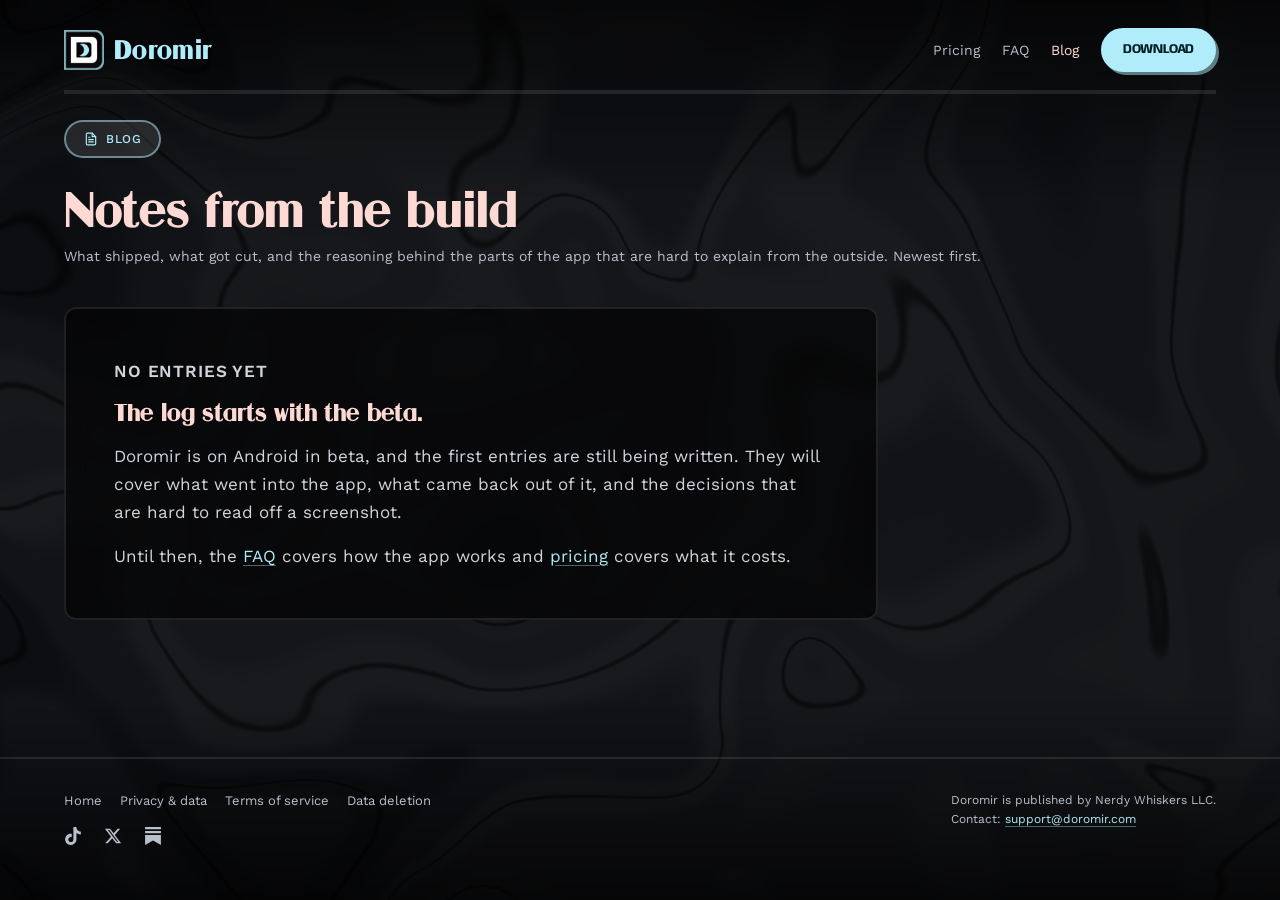
==== blog/index.html @ 11611f0b "Add a blog page, and social links in the footer The blog is one file. Entries stack inside it, newes" ====
<!DOCTYPE html>
<html lang="en">
<head>
<meta charset="utf-8">
<meta name="viewport" content="width=device-width, initial-scale=1">
<title>Blog — Doromir</title>
<meta name="description" content="Notes from building Doromir: what shipped, what got cut, and the reasoning behind the parts of the app that are hard to explain from the outside.">
<meta name="theme-color" content="#000000">
<!-- SVG first; browsers that understand it prefer it, the PNG stays for those
     that do not. -->
<link rel="icon" href="/assets/img/icon.svg" type="image/svg+xml">
<link rel="icon" href="/assets/img/favicon.png" sizes="any">
<link rel="apple-touch-icon" href="/assets/img/icon.png">
<meta property="og:type" content="website">
<meta property="og:title" content="Blog — Doromir">
<meta property="og:description" content="What shipped, what got cut, and why. Notes from building Doromir.">
<meta property="og:image" content="/assets/img/icon.png">
<meta name="twitter:card" content="summary">
<link rel="stylesheet" href="/assets/css/site.css">
</head>
<body>
<a class="skip" href="#main">Skip to content</a>
<canvas id="stream" aria-hidden="true"></canvas>

<header class="site-header">
  <div class="wrap">
    <div class="brand-row">
      <a class="brand" href="/" aria-label="Doromir home">
        <img class="brand-mark" src="/assets/img/icon.svg" width="40" height="40" alt="" aria-hidden="true">
        <span class="brand-name">Doromir</span>
      </a>
      <nav class="header-actions" aria-label="Main">
        <a class="header-link" href="/pricing/">Pricing</a>
        <a class="header-link" href="/faq/">FAQ</a>
        <a class="header-link" href="/blog/" aria-current="page">Blog</a>
        <a class="btn btn--sm" href="/#download">Download</a>
      </nav>
    </div>
    <hr class="rule">
  </div>
</header>

<main id="main">
  <div class="wrap">
    <span class="chip chip--teal">
      <svg viewBox="0 0 24 24" fill="none" stroke="currentColor" stroke-width="2" stroke-linecap="round" stroke-linejoin="round" aria-hidden="true">
        <path d="M14 2H6a2 2 0 0 0-2 2v16a2 2 0 0 0 2 2h12a2 2 0 0 0 2-2V8z"/>
        <polyline points="14 2 14 8 20 8"/>
        <line x1="16" y1="13" x2="8" y2="13"/>
        <line x1="16" y1="17" x2="8" y2="17"/>
        <polyline points="10 9 9 9 8 9"/>
      </svg>
      Blog
    </span>
    <h1 class="page-title">Notes from the build</h1>
    <p class="page-meta">What shipped, what got cut, and the reasoning behind the parts of the app that are hard to explain from the outside. Newest first.</p>

    <!-- ── The log ──────────────────────────────────────────────────────────
         Entries live in this file, newest first, rather than one page per post.
         There is no build step on this site, so a page per post means hand-copying
         the <head>, header and footer for every entry and then keeping an index
         in sync with all of them by hand. A dev log is read as a stream anyway,
         and each entry keeps its own anchor, so a single entry is still linkable.

         HOW TO POST
           1. Copy the SKELETON below and paste it as the first child of `.log`,
              directly under the opening <div class="log"> tag. Newest first is
              the whole ordering rule; there is nothing else to update.
           2. Fill it in. The REFERENCE block under the skeleton is a worked entry
              showing every element that is already styled, so lift pieces out of
              it rather than inventing markup.
           3. Delete the `.log-empty` card once the first real entry is in.

         RULES FOR AN ENTRY
           - `id` is the date in `YYYY-MM-DD` form, and it is the permalink. It
             never changes once posted, even if the headline does. A second entry
             on the same day takes a suffix: `2026-01-01-2`.
           - The `href` of the date link is `#` plus that same `id`. Change one,
             change both, or the entry stops linking to itself.
           - `datetime` on the <time> is the plain machine date, with no suffix.
             The text between the tags is the human one. The two agree.
           - Entry bodies reuse `.prose`, the same typography the FAQ and the legal
             pages set, so headings, lists, bold and links are already styled. Do
             not add inline styles to an entry; if something is unstyled, it belongs
             in site.css where every entry gets it.

         Screenshots go in `assets/img/blog/`, named for the entry that uses them.
         A wide capture uses `.log-figure` on its own. A capture off the phone is
         portrait and would run taller than the screen reading it, so that one adds
         `.log-figure--portrait`, which holds it to a phone-sized column.

         Note that HTML comments do not nest, so neither template block below can
         carry comments of its own. The reference entry describes itself instead.
    -->
    <div class="log">

      <!-- Delete this whole block when the first entry lands. -->
      <div class="glass log-empty reveal">
        <p class="kicker">No entries yet</p>
        <h2>The log starts with the beta.</h2>
        <p>
          Doromir is on Android in beta, and the first entries are still being
          written. They will cover what went into the app, what came back out of
          it, and the decisions that are hard to read off a screenshot.
        </p>
        <p>
          Until then, the <a href="/faq/">FAQ</a> covers how the app works and
          <a href="/pricing/">pricing</a> covers what it costs.
        </p>
      </div>

      <!-- ══ SKELETON ═══════════════════════════════════════════════════════
           Everything an entry needs and nothing it does not. Copy the element
           below, paste it at the top of `.log`, and replace the three dates and
           the two lines of copy. Keep this block here for next time.

      <article class="glass prose log-entry reveal" id="2026-01-01">
        <p class="log-date">
          <a href="#2026-01-01"><time datetime="2026-01-01">1 January 2026</time></a>
        </p>
        <h2 class="log-title">The headline, written as a sentence</h2>
        <p>
          The opening paragraph. One idea, what changed, and why it matters.
        </p>
      </article>

      ══════════════════════════════════════════════════════════════════════ -->


      <!-- ══ REFERENCE ══════════════════════════════════════════════════════
           A worked entry using every element the stylesheet already handles. It
           describes itself, because a commented block cannot hold comments. Read
           it, take the parts an entry needs, and leave the rest here.

      <article class="glass prose log-entry reveal" id="2026-01-01">
        <p class="log-date">
          <a href="#2026-01-01"><time datetime="2026-01-01">1 January 2026</time></a>
        </p>
        <h2 class="log-title">A headline written as a sentence, not a label</h2>

        <p>
          The opening paragraph carries the entry. Say what changed and why it
          mattered, in plain words. <strong>Bold is emphasis</strong>, and it goes
          white, so spend it on the one phrase in a paragraph that has to land.
          Anything already explained elsewhere gets a link instead of a retelling:
          the <a href="/faq/">FAQ</a> and <a href="/pricing/">pricing</a> are
          usually the right targets.
        </p>

        <h3>A sub-heading, when one entry has two halves</h3>

        <p>
          Sub-headings come out marigold, so they read as a change of subject
          inside the card rather than as a second entry starting.
        </p>

        <ul>
          <li>An unordered list, for things that have no order.</li>
          <li>Markers are rose, set once by the shared prose styling.</li>
        </ul>

        <ol>
          <li>An ordered list, for steps that happen in sequence.</li>
          <li>Same measure and the same markers as the list above it.</li>
        </ol>

        <figure class="log-figure">
          <img src="/assets/img/blog/2026-01-01-wide.png" width="1200" height="750" loading="lazy"
               alt="Describe what the picture shows, in a sentence. Never write image of or screenshot of, and never leave this empty on a picture that carries meaning.">
          <figcaption>
            A wide capture fills the column. The caption is optional and is for what
            the picture cannot say about itself.
          </figcaption>
        </figure>

        <figure class="log-figure log-figure--portrait">
          <img src="/assets/img/blog/2026-01-01-phone.png" width="780" height="1688" loading="lazy"
               alt="Describe the screen and what is different about it, not that it is a phone.">
          <figcaption>
            A capture off the phone adds the log-figure--portrait class, which holds
            it to a phone-sized column instead of letting it run taller than the
            screen reading it.
          </figcaption>
        </figure>

        <div class="note">
          <p>
            A callout, for the one thing in an entry a reader must not skim past.
            A behaviour change, or something they have to do by hand. One per
            entry at most, or it stops meaning anything.
          </p>
        </div>

        <p>
          A closing paragraph, if the entry earns one. Short entries are fine and
          two sentences is a legitimate post.
        </p>
      </article>

      ══════════════════════════════════════════════════════════════════════ -->

    </div>
  </div>
</main>

<footer class="site-footer">
  <div class="wrap footer-inner">
    <div class="footer-nav">
      <ul class="footer-links">
        <li><a href="/">Home</a></li>
        <li><a href="/privacy/">Privacy &amp; data</a></li>
        <li><a href="/terms/">Terms of service</a></li>
        <li><a href="/privacy/#delete">Data deletion</a></li>
      </ul>
      <ul class="footer-social">
        <li>
          <a href="https://www.tiktok.com/@nerdywhiskers" aria-label="Nerdy Whiskers on TikTok" rel="me noopener" target="_blank">
            <svg viewBox="0 0 24 24" fill="currentColor" aria-hidden="true"><path d="M12.53.02C13.84 0 15.14.01 16.44 0c.08 1.53.63 3.09 1.75 4.17 1.12 1.11 2.7 1.62 4.24 1.79v4.03c-1.44-.05-2.89-.35-4.2-.97-.57-.26-1.1-.59-1.62-.93-.01 2.92.01 5.84-.02 8.75-.08 1.4-.54 2.79-1.35 3.94-1.31 1.92-3.58 3.17-5.91 3.21-1.43.08-2.86-.31-4.08-1.03-2.02-1.19-3.44-3.37-3.65-5.71-.02-.5-.03-1-.01-1.49.18-1.9 1.12-3.72 2.58-4.96 1.66-1.44 3.98-2.13 6.15-1.72.02 1.48-.04 2.96-.04 4.44-.99-.32-2.15-.23-3.02.37-.63.41-1.11 1.04-1.36 1.75-.21.51-.15 1.07-.14 1.61.24 1.64 1.82 3.02 3.5 2.87 1.12-.01 2.19-.66 2.77-1.61.19-.33.4-.67.41-1.06.1-1.79.06-3.57.07-5.36.01-4.03-.01-8.05.02-12.07Z"/></svg>
          </a>
        </li>
        <li>
          <a href="https://x.com/NerdyWhisker" aria-label="Nerdy Whiskers on X" rel="me noopener" target="_blank">
            <svg viewBox="0 0 24 24" fill="currentColor" aria-hidden="true"><path d="M18.244 2.25h3.308l-7.227 8.26 8.502 11.24H16.17l-5.214-6.817L4.99 21.75H1.68l7.73-8.835L1.254 2.25H8.08l4.713 6.231ZM17.083 19.77h1.833L7.084 4.126H5.117Z"/></svg>
          </a>
        </li>
        <li>
          <a href="https://nerdywhiskers.substack.com/" aria-label="Nerdy Whiskers on Substack" rel="me noopener" target="_blank">
            <svg viewBox="0 0 24 24" fill="currentColor" aria-hidden="true"><path d="M22.539 8.242H1.46V5.406h21.08v2.836ZM1.46 10.812V24L12 18.11 22.54 24V10.812H1.46ZM22.54 0H1.46v2.836h21.08V0Z"/></svg>
          </a>
        </li>
      </ul>
    </div>
    <p class="footer-legal">
      Doromir is published by Nerdy Whiskers LLC.<br>
      Contact: <a href="mailto:support@doromir.com">support@doromir.com</a>
    </p>
  </div>
</footer>

<script src="/assets/js/stream.js"></script>
<script src="/assets/js/reveal.js" defer></script>
</body>
</html>
---- assets/css/site.css ----
/* ===========================================================================
   Doromir — Lucid Psychedelia, web edition.

   Every token below is lifted from dream-app/mobile/theme/lucid.js so the site
   and the app cannot drift. The system is neo-brutalism (heavy 2px borders, hard
   non-blurred offset shadows, pill actions) over organic surrealism (the ambient
   marble shader running behind everything).

   Two radii, no more — `--r-card` for every frame, `--r-pill` for everything you
   tap. Anything else is drift; the app learned this the hard way when App.js had
   10/14/16/17/18/20/22/24/28 all at once.
   =========================================================================== */

/* ── Fonts ────────────────────────────────────────────────────────────────────
   Self-hosted, all three families redistributable: Guanine is CC0, Anybody and
   Work Sans are SIL Open Font License 1.1. Static instanced weights — pick the
   weight by family, never lean on synthetic bolding. `font-display: swap` so
   dense legal prose is readable before the webfont lands. */
@font-face {
  font-family: 'Guanine';
  src: url('../fonts/Guanine.otf') format('opentype');
  font-weight: 400;
  font-display: swap;
}
@font-face {
  font-family: 'Anybody';
  src: url('../fonts/Anybody-Regular.ttf') format('truetype');
  font-weight: 400;
  font-display: swap;
}
@font-face {
  font-family: 'Anybody';
  src: url('../fonts/Anybody-Bold.ttf') format('truetype');
  font-weight: 700;
  font-display: swap;
}
@font-face {
  font-family: 'Anybody';
  src: url('../fonts/Anybody-ExtraBold.ttf') format('truetype');
  font-weight: 800;
  font-display: swap;
}
@font-face {
  font-family: 'Work Sans';
  src: url('../fonts/WorkSans-Regular.ttf') format('truetype');
  font-weight: 400;
  font-display: swap;
}
@font-face {
  font-family: 'Work Sans';
  src: url('../fonts/WorkSans-Medium.ttf') format('truetype');
  font-weight: 500;
  font-display: swap;
}
@font-face {
  font-family: 'Work Sans';
  src: url('../fonts/WorkSans-SemiBold.ttf') format('truetype');
  font-weight: 600;
  font-display: swap;
}
@font-face {
  font-family: 'Work Sans';
  src: url('../fonts/WorkSans-Bold.ttf') format('truetype');
  font-weight: 700;
  font-display: swap;
}

/* ── Tokens ─────────────────────────────────────────────────────────────────*/
:root {
  /* Canvas is pure black; the shader sits behind the UI layer. */
  --bg: #000000;

  /* Rose / salmon — the primary "on-dark" ink for display type, borders, chips. */
  --rose: #ffdad4;
  /* Tertiary teal — the brand wordmark and the primary action. */
  --teal: #b0ecfa;
  --teal-ink: #001f25;
  /* Marigold — accent, used sparingly. */
  --marigold: #ffdf9f;
  --error: #ba1a1a;

  --white: #ffffff;
  --body-dim: #d1d5db;
  --muted: #b8c0cc;
  --muted-dim: #6b7280;

  /* Surfaces — translucent glass over the dark canvas. */
  --card-fill: rgba(30, 30, 30, 0.7);
  --glass-fill: rgba(0, 0, 0, 0.6);
  --glass-soft: rgba(0, 0, 0, 0.5);
  --chip-fill: rgba(255, 255, 255, 0.1);

  /* Borders. */
  --border-rose: #ffdad4;
  --border-rose-50: rgba(255, 218, 212, 0.5);
  --border-rose-faint: rgba(226, 190, 184, 0.3);
  --border-w10: rgba(255, 255, 255, 0.1);
  --border-w20: rgba(255, 255, 255, 0.2);

  /* Hard-shadow tints — the element's own colour at 50%. */
  --shadow-rose: rgba(255, 218, 212, 0.5);
  --shadow-teal: rgba(176, 236, 250, 0.5);

  --r-card: 12px;
  --r-pill: 9999px;
  /* A third radius, and the only one the two-radii rule allows. A device bezel is
     a picture of a physical object, not a UI frame — at --r-card a phone reads as
     a tablet. Named so it stays an exception rather than becoming drift. */
  --r-device: 38px;
  --bw-hair: 2px;
  --bw-accent: 4px;

  /* How far a revealed element rises into place. One value so every reveal on the
     page travels the same distance. */
  --reveal-lift: 24px;

  /* 8px rhythm; 20px margins on mobile, 64px on desktop, 1280px container. */
  --gutter: 24px;
  --margin: 20px;
  --container: 1280px;
  --prose: 74ch;
}

@media (min-width: 900px) {
  :root {
    --margin: 64px;
  }
}

/* ── Base ───────────────────────────────────────────────────────────────────*/
*,
*::before,
*::after {
  box-sizing: border-box;
}

html {
  scroll-behavior: smooth;
}

@media (prefers-reduced-motion: reduce) {
  html {
    scroll-behavior: auto;
  }
  *,
  *::before,
  *::after {
    animation-duration: 0.01ms !important;
    animation-iteration-count: 1 !important;
    transition-duration: 0.01ms !important;
  }
}

body {
  margin: 0;
  min-height: 100vh;
  background: var(--bg);
  color: var(--body-dim);
  font-family: 'Work Sans', system-ui, -apple-system, 'Segoe UI', sans-serif;
  font-size: 18px;
  line-height: 28px;
  -webkit-font-smoothing: antialiased;
  text-rendering: optimizeLegibility;
}

/* The shader canvas is fixed behind everything. Before it initialises (and
   forever, if WebGL is unavailable) this gradient stands in — same pastel ring,
   frozen. Without it a WebGL-less browser gets a flat black page. */
#stream {
  position: fixed;
  inset: 0;
  width: 100%;
  height: 100%;
  z-index: -2;
  pointer-events: none;
  /* Promote to its own compositing layer. Both this and the scrim are fixed over a
     scrolling document; without the promotion Chrome repaints them on every scroll
     tick and a fast flick can outrun the paint, flashing black behind the content. */
  will-change: transform;
  /* Stand-in for browsers without WebGL: the shader's "Ink" ring flattened to four
     static blooms. These are the same six stops from stream.js converted to 8-bit —
     change one and change the other, or a WebGL-less browser gets a palette the
     shader no longer uses. */
  background:
    radial-gradient(120% 80% at 12% 0%, rgba(173, 184, 204, 0.24), transparent 60%),
    radial-gradient(110% 70% at 88% 22%, rgba(143, 153, 179, 0.22), transparent 62%),
    radial-gradient(120% 90% at 30% 78%, rgba(122, 133, 158, 0.22), transparent 64%),
    radial-gradient(100% 70% at 82% 96%, rgba(92, 102, 128, 0.2), transparent 60%);
}

/* Once the shader is drawing, drop the CSS stand-in so the two never composite. */
#stream.is-live {
  background: none;
}

/* Scrim between the shader and the content — the web counterpart of the app's
   EdgeScrim (mobile/theme/EdgeScrim.js). The app scrims only the top and bottom,
   because on a phone the middle of the screen is covered by opaque glass cards
   anyway. A desktop page has text and open space everywhere, so the flat portion
   runs the full height and the edges darken further, seating the header lockup and
   the footer on a dark base exactly as the app does.

   The app's canvas is pure black with the shader as atmosphere over it. Without
   this the proportions invert at desktop width: the marble becomes the page and
   the black canvas disappears. */
body::before {
  content: '';
  position: fixed;
  inset: 0;
  z-index: -1;
  pointer-events: none;
  will-change: transform;
  background: linear-gradient(
    to bottom,
    rgba(0, 0, 0, 0.86) 0,
    rgba(0, 0, 0, 0.52) 200px,
    rgba(0, 0, 0, 0.52) calc(100% - 200px),
    rgba(0, 0, 0, 0.86) 100%
  );
}

img {
  max-width: 100%;
  height: auto;
}

a {
  color: var(--teal);
  text-decoration-color: rgba(176, 236, 250, 0.4);
  text-underline-offset: 3px;
  transition: color 0.15s ease, text-decoration-color 0.15s ease;
}

a:hover {
  color: var(--white);
  text-decoration-color: currentColor;
}

:focus-visible {
  outline: 3px solid var(--marigold);
  outline-offset: 3px;
  border-radius: 4px;
}

/* Skip link — visually hidden until focused. */
.skip {
  position: absolute;
  left: -9999px;
  top: 0;
  z-index: 100;
  padding: 12px 20px;
  background: var(--teal);
  color: var(--teal-ink);
  font-weight: 600;
  border-radius: 0 0 var(--r-card) 0;
}
.skip:focus {
  left: 0;
}

.wrap {
  max-width: var(--container);
  margin: 0 auto;
  padding: 0 var(--margin);
}

/* ── Type ───────────────────────────────────────────────────────────────────
   Guanine carries every heading (the app's `font.heading`). Anybody is reserved
   for numerals and display figures, exactly as in the app, where the clock stays
   in Anybody for glance clarity. Work Sans is body and labels. */
h1,
h2,
h3 {
  font-family: 'Guanine', 'Anybody', system-ui, sans-serif;
  font-weight: 400;
  color: var(--rose);
  margin: 0;
  letter-spacing: 0;
}

h1 {
  font-size: clamp(2.5rem, 6.2vw, 4.5rem);
  line-height: 1.06;
  color: var(--white);
}

h2 {
  font-size: clamp(1.75rem, 3.2vw, 2.25rem);
  line-height: 1.24;
}

h3 {
  font-size: 1.25rem;
  line-height: 1.35;
  color: var(--white);
}

p {
  margin: 0 0 1rem;
}

p:last-child {
  margin-bottom: 0;
}

strong {
  color: var(--white);
  font-weight: 600;
}

/* Uppercase technical label — Work Sans semibold with generous tracking. */
.kicker {
  font-size: 14px;
  line-height: 20px;
  font-weight: 600;
  letter-spacing: 0.05em;
  text-transform: uppercase;
  color: var(--marigold);
  margin: 0 0 12px;
}

.lede {
  font-size: clamp(1.125rem, 1.8vw, 1.375rem);
  line-height: 1.6;
  color: var(--body-dim);
  max-width: 56ch;
}

.small {
  font-size: 14px;
  line-height: 22px;
  color: var(--muted);
}

/* ── Page header — the shared Doromir lockup ────────────────────────────────
   Mirrors mobile/theme/PageHeader.js: white crescent mark + teal wordmark, a 4px
   rule beneath, page name under that. One definition; no page rolls its own. */
.site-header {
  padding-top: 28px;
}

.brand-row {
  display: flex;
  align-items: center;
  justify-content: space-between;
  gap: var(--gutter);
  flex-wrap: wrap;
}

.brand {
  display: inline-flex;
  align-items: center;
  gap: 10px;
  text-decoration: none;
}

/* An <img> rather than inline SVG: the file carries a C2PA provenance block that
   dwarfs its own artwork, so inlining it would repeat ~28KB on all six pages
   instead of fetching it once into the cache. The mark is multi-colour, so it has
   no currentColor to inherit and loses nothing by being external. */
.brand-mark {
  width: 40px;
  height: 40px;
  flex: none;
}

/* Teal wordmark, normal case. Teal ties the brand to the primary capture action
   and — unlike rose — is not also the body ink, so the lockup reads as distinct
   from page text. */
.brand-name {
  font-family: 'Guanine', system-ui, sans-serif;
  font-size: 26px;
  line-height: 32px;
  letter-spacing: 0.3px;
  color: var(--teal);
}

.brand:hover .brand-name {
  color: var(--white);
}

/* The header carries the brand lockup and four actions — the thing you came to do
   (Download) and the three the product answers with: what it costs, how it works,
   and what has changed. Privacy, Terms and data deletion stay in the footer, which
   is where people look for them and where Play's review expects them.

   Only one of the four is styled as a button. A row of equal-weight buttons has no
   primary, and the header's job is to make the download obvious. */
.header-actions {
  display: flex;
  align-items: center;
  gap: 22px;
}

.header-link {
  font-family: 'Work Sans', system-ui, sans-serif;
  font-size: 14px;
  line-height: 20px;
  color: var(--muted);
  text-decoration: none;
  white-space: nowrap;
}

.header-link:hover {
  color: var(--white);
  text-decoration: underline;
}

/* The FAQ page's own header link. Rose rather than muted, matching how the app
   marks the tab you are on. */
.header-link[aria-current='page'] {
  color: var(--rose);
}

@media (max-width: 500px) {
  .brand-mark {
    width: 32px;
    height: 32px;
  }

  .brand-name {
    font-size: 22px;
  }

  .header-actions {
    gap: 14px;
  }

  /* Four items where the wide layout has room for four and a half. The button
     keeps its height, so the touch target is unchanged; only the air either side
     of the word comes in. */
  .header-actions .btn--sm {
    padding: 10px 16px;
  }
}

/* Below about 440px the brand lockup and four actions stop sharing a line, and
   `.brand-row` wraps. Left alone the actions land under the wordmark hugging the
   left edge, which reads as an overflow rather than a decision. Giving them the
   whole second row and spreading them across it makes it a two-row header
   instead — and the tighter row gap keeps the two halves reading as one lockup.

   Measured, not guessed, and re-measured when the blog took a fourth slot:
   untightened the row needs 494px, and at the sizes set above it needs 440px.
   Both queries move together — a gap between them is the left-hugging overflow
   this one exists to prevent, and re-titling a link is enough to open one. */
@media (max-width: 440px) {
  .brand-row {
    row-gap: 14px;
  }

  .header-actions {
    width: 100%;
    justify-content: space-between;
  }
}

/* Rule directly under the brand row. Matches the app's section-header rule
   exactly, so the system has one divider treatment rather than two. */
.rule {
  height: var(--bw-accent);
  background: var(--border-w10);
  border: 0;
  margin: 18px 0 0;
}

/* ── Chips ──────────────────────────────────────────────────────────────────*/
.chip {
  display: inline-flex;
  align-items: center;
  gap: 8px;
  padding: 9px 18px;
  border-radius: var(--r-pill);
  border: var(--bw-hair) solid var(--border-rose-50);
  background: var(--chip-fill);
  color: var(--rose);
  font-size: 12px;
  line-height: 16px;
  font-weight: 500;
  letter-spacing: 0.05em;
  text-transform: uppercase;
}

.chip svg {
  width: 14px;
  height: 14px;
}

.chip--teal {
  border-color: rgba(176, 236, 250, 0.5);
  color: var(--teal);
}

/* A chip introducing a page sits on its own line, and the block under it needs
   air the inline box does not provide. Matches the 26px the FAQ page gets from
   `.page-title`'s own top margin. */
.hero .chip {
  margin-bottom: 26px;
}

/* On the pages that open with a chip rather than a title, it lands about five
   pixels under the header rule, because `.page-title` is what carried the
   clearance and there is no title above the chip to provide it. Matches the
   26px `.page-title` sets, so a page reads the same whichever it opens with. */
main > .wrap > .chip:first-child {
  margin-top: 26px;
}

/* ── Buttons ────────────────────────────────────────────────────────────────
   Large, uppercase, 2px border, hard 4px offset shadow. On hover the shadow
   expands to 6px and the element translates -2px on both axes, simulating a
   physical press. */
.btn {
  display: inline-flex;
  align-items: center;
  justify-content: center;
  gap: 10px;
  padding: 16px 30px;
  border-radius: var(--r-pill);
  border: var(--bw-hair) solid var(--teal);
  background: var(--teal);
  color: var(--teal-ink);
  font-family: 'Anybody', system-ui, sans-serif;
  font-size: 16px;
  font-weight: 700;
  line-height: 24px;
  letter-spacing: -0.4px;
  text-transform: uppercase;
  text-decoration: none;
  box-shadow: 4px 4px 0 var(--shadow-teal);
  transition: box-shadow 0.15s ease, transform 0.15s ease;
}

.btn:hover {
  color: var(--teal-ink);
  transform: translate(-2px, -2px);
  box-shadow: 6px 6px 0 var(--shadow-teal);
}

.btn:active {
  transform: translate(0, 0);
  box-shadow: 2px 2px 0 var(--shadow-teal);
}

.btn svg {
  width: 20px;
  height: 20px;
}

/* Header-sized. The press physics are the same gesture at a smaller scale — the
   shadow and its hover growth shrink with the button, so it reads as the same
   object rather than a different one. */
.btn--sm {
  padding: 10px 20px;
  font-size: 13px;
  line-height: 20px;
  box-shadow: 3px 3px 0 var(--shadow-teal);
}

.btn--sm:hover {
  box-shadow: 5px 5px 0 var(--shadow-teal);
}

.btn--sm:active {
  box-shadow: 2px 2px 0 var(--shadow-teal);
}

.btn--sm svg {
  width: 16px;
  height: 16px;
}

.btn--ghost {
  background: var(--glass-fill);
  border-color: var(--border-rose);
  color: var(--rose);
  box-shadow: 4px 4px 0 var(--shadow-rose);
}

.btn--ghost:hover {
  color: var(--white);
  box-shadow: 6px 6px 0 var(--shadow-rose);
}

.btn--ghost:active {
  box-shadow: 2px 2px 0 var(--shadow-rose);
}

/* Not-yet-a-link: the app is not on the store yet, so the primary CTA is a
   status, not a button. It keeps the button's shape but none of its affordance —
   no shadow, no hover, no pointer. */
.btn--pending {
  background: transparent;
  border-color: var(--border-rose-50);
  border-style: dashed;
  color: var(--rose);
  box-shadow: none;
  cursor: default;
}

.btn--pending:hover {
  transform: none;
  box-shadow: none;
  color: var(--rose);
}

.btn-row {
  display: flex;
  flex-wrap: wrap;
  gap: 18px;
  align-items: center;
  margin-top: 36px;
}

/* ── Surfaces ───────────────────────────────────────────────────────────────*/
.glass {
  background: var(--glass-fill);
  -webkit-backdrop-filter: blur(12px);
  backdrop-filter: blur(12px);
  border: var(--bw-hair) solid var(--border-w10);
  border-radius: var(--r-card);
}

/* ── Device frame ───────────────────────────────────────────────────────────
   The page's one piece of illustration. Drawn in CSS rather than shipped as a
   mockup PNG so it inherits the system's border weight and hard offset shadow,
   and so the screenshot inside stays a real image at real resolution.

   The screen is a fixed 780:1688 window — the source captures' viewport ratio.
   Two of the four screenshots are full-scroll captures much taller than that;
   they overflow deliberately and reveal.js pans them (see [data-scrollshot]). */
.phone {
  position: relative;
  width: 100%;
  max-width: 320px;
  margin: 0 auto;
  padding: 10px;
  background: #000;
  border: var(--bw-hair) solid var(--border-rose-faint);
  border-radius: var(--r-device);
  box-shadow: 8px 8px 0 var(--shadow-rose);
  transition: box-shadow 0.2s ease, border-color 0.2s ease;
}

.phone:hover {
  border-color: var(--border-rose-50);
  box-shadow: 10px 10px 0 var(--shadow-rose);
}

.phone-screen {
  position: relative;
  overflow: hidden;
  aspect-ratio: 780 / 1688;
  border-radius: calc(var(--r-device) - 12px);
  background: #000;
}

.phone-screen img {
  display: block;
  width: 100%;
  height: auto;
  /* The viewport-height captures match the frame's ratio to within a rounding
     error, which can leave a sub-pixel strip of bare screen at the bottom edge.
     min-height closes it and object-fit absorbs the difference by cropping rather
     than stretching. Neither touches the full-scroll captures, whose auto height
     is several times the frame. */
  min-height: 100%;
  object-fit: cover;
  object-position: top center;
  /* Panned by reveal.js on tall captures; the transform origin must be the top so
     progress 0 shows the top of the screen. */
  transform-origin: top center;
  will-change: transform;
}

/* An empty screen running the app's ambient background instead of a capture —
   the last showcase row. Sized by its own box rather than the viewport (see the
   `element` branch in stream.js), so it fills the frame at every width.

   The gradient is the stand-in for browsers without WebGL, the same job the one
   on `#stream` does: the Teal ring's six stops flattened to four blooms. Change
   one and change the other. */
.phone-stream {
  display: block;
  width: 100%;
  height: 100%;
  background:
    radial-gradient(120% 80% at 18% 4%, rgba(62, 208, 224, 0.3), transparent 60%),
    radial-gradient(110% 70% at 84% 26%, rgba(30, 169, 187, 0.28), transparent 62%),
    radial-gradient(120% 90% at 26% 74%, rgba(21, 121, 132, 0.28), transparent 64%),
    radial-gradient(100% 70% at 80% 98%, rgba(124, 223, 234, 0.24), transparent 60%);
}

/* Once the shader is drawing, drop the stand-in so the two never composite. */
.phone-stream.is-live {
  background: none;
}

/* The brand mark centred on that empty screen. Needs the extra `.phone-screen`
   qualifier to outscore the screenshot rules above, which would otherwise stretch
   it to the full width of the frame and crop it to the top edge.

   Sized as a share of the frame rather than in pixels, so it holds its proportion
   as the device scales — the app draws the same mark at 68-104pt on a phone, which
   is about this fraction of the screen. The artwork's interior is transparent, so
   the stream shows through the letterforms; nothing here paints a backing. */
.phone-screen .phone-mark {
  position: absolute;
  left: 50%;
  top: 50%;
  translate: -50% -50%;
  width: 44%;
  height: auto;
  min-height: 0;
  object-fit: contain;
  transform-origin: center;
  will-change: auto;
}

.phone--tilt {
  transform: rotate(-3deg);
}

/* The app's capture orb, bloomed out behind the hero device. Teal rather than the
   screenshot's green: on the page this is brand atmosphere, and teal is what the
   system already spends on the capture action. */
.phone-glow {
  position: absolute;
  left: 50%;
  top: 46%;
  width: min(460px, 92%);
  aspect-ratio: 1;
  transform: translate(-50%, -50%);
  border-radius: 50%;
  background: radial-gradient(circle, rgba(176, 236, 250, 0.42), transparent 66%);
  filter: blur(44px);
  pointer-events: none;
  animation: bloom 9s ease-in-out infinite;
}

/* ── Layout ─────────────────────────────────────────────────────────────────*/
section {
  padding: clamp(56px, 8vw, 104px) 0;
}

.hero {
  padding-top: clamp(40px, 6vw, 76px);
  padding-bottom: clamp(40px, 6vw, 72px);
}

.hero h1 {
  max-width: 18ch;
}

.hero .lede {
  margin-top: 24px;
  max-width: 40ch;
}

/* Copy first in the DOM at every width, so the h1 is never pushed below an image
   on a phone. Below 900px the columns simply stack in that order. */
.hero-grid {
  display: grid;
  gap: clamp(40px, 6vw, 72px);
  align-items: center;
}

.hero-art {
  position: relative;
  display: flex;
  justify-content: center;
}

.hero-art .phone {
  max-width: 300px;
}

/* The app's dream orb at hero scale. Square, because the shader corrects for
   aspect and a non-square canvas just wastes pixels around a circle.

   It has no box of its own — no border, no frame, no shadow. The orb ends in a
   halo that fades to nothing, and any edge drawn around that would be an edge the
   app does not have. Everything else on this page is neo-brutalist and hard-edged;
   this is the one soft thing, which is precisely why it reads. */
.orb {
  display: block;
  width: clamp(220px, 32vw, 400px);
  aspect-ratio: 1;
  /* Stand-in until the shader compiles, and permanently where WebGL is missing:
     the same emerald core and mint halo, frozen mid-breath. */
  background: radial-gradient(
    circle,
    rgba(71, 204, 143, 0.95) 0,
    rgba(71, 204, 143, 0.9) 24%,
    rgba(140, 235, 189, 0.34) 42%,
    transparent 62%
  );
  border-radius: 50%;
}

.orb.is-live {
  background: none;
  border-radius: 0;
}

@media (min-width: 900px) {
  .hero-grid {
    grid-template-columns: 1.05fr 0.95fr;
  }

  .hero-art .phone {
    max-width: 340px;
  }

  /* Below this width the columns stack and the orb is centred under the copy;
     once there is a second column it belongs to that column's centre, which is
     already what `.hero-art` does. Nothing to add — the size clamp carries it. */
}

/* Duolingo's stacked full-width action pair on a phone; inline once there is
   room. The button's own press physics is unchanged. */
.btn-row--stack {
  flex-direction: column;
  align-items: stretch;
}

@media (min-width: 560px) {
  .btn-row--stack {
    flex-direction: row;
    align-items: center;
  }
}

/* ── Showcase ───────────────────────────────────────────────────────────────
   One screen, one headline, one line. Art first in the DOM so that when the
   columns stack you see the screen and then read what it is. */
.showcase-set {
  padding-top: clamp(48px, 7vw, 88px);
  padding-bottom: clamp(48px, 7vw, 88px);
}

.showcase {
  display: grid;
  gap: clamp(28px, 5vw, 80px);
  align-items: center;
}

.showcase-copy {
  max-width: 46ch;
}

.showcase-copy h2 {
  margin-top: 4px;
}

/* :not(.kicker) is load-bearing, not defensive. A bare `.showcase-copy p` scores
   0,1,1 against .kicker's 0,1,0, so it silently repaints every section label from
   marigold to muted grey — the label stops reading as a label and the page loses
   its only accent colour. Same guard as .closer below. */
.showcase-copy p:not(.kicker) {
  color: var(--muted);
  margin-top: 14px;
}

@media (min-width: 860px) {
  .showcase {
    grid-template-columns: 0.9fr 1.1fr;
  }

  /* Flip only the painted order, never the DOM order — the art stays first for a
     screen reader and for the stacked layout.

     Deliberately no `justify-self: end` on the flipped copy. It looks like the
     tidier choice and it does work, but the copy box is 46ch inside a wider
     column, so all it buys is an ~80px inset — and that inset pushes the text off
     the page margin that the header, the pledge and the footer all sit on. A
     straight left edge down the whole page is worth more than closing a gap. */
  .showcase--flip .showcase-art {
    order: 2;
  }

  .showcase--flip .showcase-copy {
    order: 1;
  }

  .showcase--flip {
    grid-template-columns: 1.1fr 0.9fr;
  }
}

/* Bigger than the hero device: these carry the journal and insights captures,
   whose real UI text has to stay readable at rest. */
.showcase-set .phone {
  max-width: 360px;
}

/* Copy between two devices. Two columns below the breakpoint so the phones sit
   side by side with the copy spanning underneath; three above it, with the copy
   placed into the middle column of the same row.

   Must come after the 860px block above, not inside it — `.showcase--split` and
   `.showcase` score the same specificity, so source order is the whole argument. */
.showcase--split {
  grid-template-columns: 1fr 1fr;
}

.showcase--split .showcase-copy {
  grid-column: 1 / -1;
}

@media (min-width: 860px) {
  .showcase--split {
    grid-template-columns: 1fr 1.25fr 1fr;
    align-items: center;
  }

  .showcase-art--left {
    grid-column: 1;
    grid-row: 1;
  }

  .showcase-art--right {
    grid-column: 3;
    grid-row: 1;
  }

  /* The copy box is centred inside its interior column, but the text itself is
     ragged right like every other block on the page — one reading edge whether a
     row is flipped, split, or plain. */
  .showcase--split .showcase-copy {
    grid-column: 2;
    grid-row: 1;
    margin: 0 auto;
    text-align: left;
  }
}

/* ── Roadmap card ───────────────────────────────────────────────────────────
   Sits inside a showcase column, so it takes the glass surface rather than the
   pledge's full active-surface treatment (coloured border plus hard shadow).
   That treatment is what the page spends on its one loud claim; a list of things
   that do not exist yet has not earned it, and two panels shouting at that
   volume would leave the pledge with nothing to be louder than. */
.roadmap {
  margin-top: 28px;
  padding: 20px 22px;
}

/* Three classes, and that is the point: `.showcase-copy p:not(.kicker)` scores
   0,2,1 and would otherwise repaint this line to --muted, flattening the card's
   one piece of hierarchy. Same trap the showcase kicker documents above — a
   `p` selector in this column needs to outscore that rule or it loses. */
.showcase-copy .roadmap .roadmap-title {
  margin: 0;
  color: var(--white);
  font-size: 15px;
  line-height: 24px;
  font-weight: 600;
}

.roadmap ul {
  margin: 14px 0 0;
  padding: 0;
  list-style: none;
  display: grid;
  gap: 10px;
}

.roadmap li {
  display: grid;
  grid-template-columns: 14px 1fr;
  align-items: start;
  gap: 12px;
  color: var(--muted);
  font-size: 15px;
  line-height: 24px;
}

/* A hollow ring, not the pledge's drawn checkmark. The shape carries the tense:
   the pledge ticks things that are true today, this one marks things that are
   not built. Marigold because the system already spends it on accents, and
   because it is not the teal the pledge uses for what it can promise. */
.roadmap li::before {
  content: '';
  width: 9px;
  height: 9px;
  margin-top: 7px;
  border: 2px solid var(--marigold);
  border-radius: 50%;
}

/* Fine print under a showcase claim — the conditions attached to it. Small, and
   --muted-dim would fail contrast at this size, so it stays on --muted and earns
   its quietness from size and width instead. */
.fineprint {
  font-size: 13px;
  line-height: 20px;
  max-width: 42ch;
}

.showcase-copy .fineprint {
  margin-top: 16px;
}

/* ── Dream-map focus cycle ──────────────────────────────────────────────────
   Real captures of one map with a different tag focused in each, stacked in the
   phone screen. The bottom layer is the unfiltered map and never animates: it is
   the resting pose, so the reduced-motion collapse (which reverts each overlay to
   its `opacity: 0` base) lands on a complete picture rather than an empty frame.
   The same rule as the marquee and the float — see the Motion section. */
.map-cycle > .map-focus {
  position: absolute;
  inset: 0;
  opacity: 0;
  animation: mapFocus 17s ease-in-out infinite;
}

.map-cycle > .map-focus img {
  height: 100%;
}

/* A quarter of the cycle each, in DOM order. */
.map-cycle > .map-focus:nth-of-type(2) {
  animation-delay: 0s;
}
.map-cycle > .map-focus:nth-of-type(3) {
  animation-delay: 4.25s;
}
.map-cycle > .map-focus:nth-of-type(4) {
  animation-delay: 8.5s;
}
.map-cycle > .map-focus:nth-of-type(5) {
  animation-delay: 12.75s;
}

/* ── Showcase bands ───────────────────────────────────────────
   Two of the five showcase rows sit on a band, so the set reads as alternating
   ground rather than one uninterrupted scroll of black.

   The fill is a film of white rather than a wash of black, because the thing
   behind it is the shader. Darkening would hide the ambient motion exactly where
   the band is; lightening lets it through and tints it, so the band reads as a
   pane laid over the page rather than a hole cut in it. It is deliberately near
   the limit of what is visible — the effect wanted here is "something changed",
   not "here is a panel".

   The 2px edges are the same ink `.rule` used, and they do the job the rules
   between these rows used to do. */
.band {
  background: rgba(255, 255, 255, 0.03);
  border-top: var(--bw-hair) solid var(--border-w10);
  border-bottom: var(--bw-hair) solid var(--border-w10);
  padding: var(--row-gap) 0;
}

/* One gap, spent either as a band's padding or as an unbanded row's margin, so
   the rhythm down the set is unchanged from when hairline rules carried it. */
.showcase-set {
  --row-gap: clamp(48px, 7vw, 88px);
}

.showcase-set > .wrap > .showcase {
  margin: var(--row-gap) 0;
}

/* The set's own padding already spaces the first and last rows off their
   neighbours; a margin here would double it. */
.showcase-set > :first-child > .showcase {
  margin-top: 0;
}

.showcase-set > :last-child > .showcase {
  margin-bottom: 0;
}

.closer {
  text-align: center;
}

.closer h2 {
  color: var(--teal);
}

.closer p:not(.kicker) {
  color: var(--muted);
  margin-top: 14px;
}

/* ── Privacy pledge panel ───────────────────────────────────────────────────
   The one loud claim on the site, so it carries the app's full active-surface
   treatment rather than a left accent bar: a solid 2px border in the claim's own
   colour plus the hard non-blurred offset shadow. That pairing — border and hard
   shadow in the same hue — is the app's signature, and a bar-plus-dots callout is
   the generic framework pattern it exists to avoid. Teal because this is the
   privacy claim, and teal is what the app spends on trust. */
.pledge {
  --tick: var(--teal);
  border: var(--bw-hair) solid var(--teal);
  box-shadow: 6px 6px 0 var(--shadow-teal);
  padding: clamp(24px, 4vw, 40px);
}

.pledge h2 {
  color: var(--teal);
}

.pledge .ticks {
  margin-top: 28px;
}

/* ── Ticked claim list ──────────────────────────────────────────────────────
   The pledge's promises and the pricing page's tier contents are the same
   object: a short line the panel is asserting, one per row. One definition, and
   the panel around it sets `--tick` to its own accent so the marks agree with
   the border they sit inside. */
.ticks {
  margin: 0;
  padding: 0;
  list-style: none;
  display: grid;
  grid-template-columns: 1fr;
  column-gap: 40px;
}

/* Two columns once there is room: a dozen single-line claims stacked vertically
   read as a terms-and-conditions list, which is the opposite of the intent. */
@media (min-width: 820px) {
  .ticks--2col {
    grid-template-columns: 1fr 1fr;
  }
}

/* Hairline rules rather than gaps, matching the app's settings rows and the rule
   it draws under a section head. */
.ticks li {
  display: grid;
  grid-template-columns: 18px 1fr;
  align-items: start;
  gap: 14px;
  padding: 14px 0;
  border-top: var(--bw-hair) solid var(--border-w10);
  color: var(--body-dim);
  font-size: 16px;
  line-height: 26px;
  /* These lines are two to four words from wrapping, so a claim regularly lands
     with one word alone on a second line. Where it is supported this rebalances
     the break; where it is not, nothing changes. */
  text-wrap: pretty;
}

/* Drawn, not an icon font: two borders on a rotated box give the same 3px stroke
   as the lucide Check the app puts in an active toggle knob. */
.ticks li::before {
  content: '';
  width: 8px;
  height: 14px;
  margin: 5px 0 0 4px;
  border: solid var(--tick, var(--teal));
  border-width: 0 3px 3px 0;
  transform: rotate(45deg);
}

/* ── Pricing ──────────────────────────────────────────────────────
   The free tier is the loud card and the paid ones are the quiet ones, which is
   the inverse of how a pricing page usually ranks its own contents. That
   inversion is the argument the page is making, so it is carried in the styling
   rather than only in the copy.

   Free gets the app's full active-surface treatment — solid 2px border plus the
   hard non-blurred offset shadow, both in teal — the same pairing `.pledge` uses,
   because this is the same claim about trust. The planned tiers get `.btn--pending`'s
   treatment instead: the shape kept, the affordance removed. Dashed and shadowless
   is what this system already means by "real, but not yet something you can act
   on", and it stops two unbuilt tiers from reading as products. */
.tier {
  padding: clamp(24px, 3.6vw, 40px);
}

/* Narrower than the plans below it and centred. Two columns of ticks at the full
   1280px container turned the one card that matters into a spec sheet to be
   scanned; a single column at a readable measure is looked at instead. Being the
   only centred block on the page is what makes it the first thing seen. */
.tier--free {
  --tick: var(--teal);
  border: var(--bw-hair) solid var(--teal);
  box-shadow: 6px 6px 0 var(--shadow-teal);
  max-width: 720px;
  margin: 0 auto;
}

.tier--free h2 {
  color: var(--teal);
}

.tier--planned {
  --tick: var(--border-rose-50);
  border: var(--bw-hair) dashed var(--border-rose-50);
  box-shadow: none;
}

.tier--planned h3 {
  color: var(--rose);
  font-size: 1.5rem;
  font-family: 'Guanine', 'Anybody', system-ui, sans-serif;
}

/* Anybody, at display size, for the same reason the app keeps the clock in it:
   this is a numeral the eye reads at a glance rather than a word it parses. */
.price {
  display: flex;
  align-items: baseline;
  flex-wrap: wrap;
  gap: 10px;
  margin: 14px 0 0;
  font-family: 'Anybody', system-ui, sans-serif;
}

.price-figure {
  font-size: clamp(2.75rem, 6vw, 3.75rem);
  font-weight: 800;
  line-height: 1;
  letter-spacing: -0.02em;
  color: var(--white);
}

.tier--free .price-figure {
  color: var(--teal);
}

.price-unit {
  font-size: 15px;
  font-weight: 700;
  line-height: 22px;
  letter-spacing: 0.05em;
  text-transform: uppercase;
  color: var(--muted);
}

/* The second way to pay for the same tier — the annual price, the founding
   price. Small and plain, so it never competes with the figure above it. */
.price-alt {
  margin: 10px 0 0;
  font-size: 14px;
  line-height: 22px;
  color: var(--muted);
}

.tier-lede {
  margin: 18px 0 0;
  font-size: 17px;
  line-height: 28px;
  color: var(--body-dim);
}

.tier .ticks {
  margin-top: 24px;
}

/* Two planned tiers, side by side once there is room. They are a fork rather than
   a ladder — nobody should buy both — so they are the same width and neither is
   marked as recommended. The top margin is the gap under the section heading,
   which now stands on its own with no paragraph between it and the cards. */
.tier-grid {
  display: grid;
  gap: 24px;
  grid-template-columns: 1fr;
  margin-top: 36px;
}

@media (min-width: 900px) {
  .tier-grid {
    grid-template-columns: 1fr 1fr;
  }
}

/* Body copy on a pricing page still has to be readable, and the reason-why
   sections here are three paragraphs deep. Same measure as the legal prose. */
.pricing-copy {
  max-width: 66ch;
}

.pricing-copy p {
  margin-bottom: 18px;
}

.pricing-copy .lede {
  max-width: none;
}

/* The landing page's section rhythm is sized for full-bleed device shots with
   large empty margins around them. This page is cards and paragraphs, and at the
   same spacing the free tier, the reason it is free, and the promise not to take
   it away drift apart into three unrelated statements. They are one argument
   read top to bottom, so the gaps close by roughly a third. */
.pricing section {
  padding: clamp(40px, 5.4vw, 68px) 0;
}

.pricing .hero {
  padding-bottom: clamp(24px, 3.4vw, 40px);
}

/* The free card is the hero's second half rather than the next section, so it
   keeps the pair together instead of sitting a full section gap below it — and
   the copy above it is centred on the same axis. A left-aligned headline over a
   centred card reads as two blocks that missed each other; centring both makes
   the pair one composition, and the left-aligned plans below it then read as the
   page moving on to a different subject. */
.pricing .free-tier {
  padding-top: clamp(16px, 2.2vw, 28px);
}

.pricing .hero .pricing-copy {
  max-width: 720px;
  margin: 0 auto;
  text-align: center;
}

.pricing .hero h1,
.pricing .hero .lede {
  max-width: none;
}

/* The closer is the one place the page should breathe again — it is a change of
   subject, not the next step of the argument. */
.pricing .closer {
  padding-top: clamp(56px, 8vw, 104px);
}

/* ── Prose (the legal pages) ────────────────────────────────────────────────
   Dense text on a full-bleed animated background is unreadable, so legal copy
   sits on the same glass surface the app uses for its in-app policy screen. */
.prose {
  max-width: var(--prose);
  padding: clamp(24px, 4vw, 48px);
  margin-bottom: 72px;
}

.prose h2 {
  font-size: 1.5rem;
  line-height: 1.3;
  margin: 44px 0 12px;
}

.prose h2:first-of-type {
  margin-top: 0;
}

.prose h3 {
  font-size: 1.0625rem;
  margin: 28px 0 8px;
  color: var(--marigold);
}

.prose p,
.prose li {
  font-size: 17px;
  line-height: 28px;
}

.prose ul,
.prose ol {
  margin: 0 0 1rem;
  padding-left: 22px;
}

.prose li {
  margin-bottom: 8px;
}

.prose li::marker {
  color: var(--rose);
}

/* Terms and Privacy run several times longer than the FAQ, and at the shared
   prose size the column reads as a wall. One step down across the whole type
   stack keeps the proportions intact while fitting more of a clause on screen.
   The FAQ and delete-data keep the larger default. */
.legal .prose p,
.legal .prose li {
  font-size: 15px;
  line-height: 25px;
}

.legal .prose h2 {
  font-size: 1.3125rem;
}

.legal .prose h3 {
  font-size: 0.9375rem;
}

.legal .summary p {
  font-size: 15px;
  line-height: 24px;
}

.legal .note p {
  font-size: 14px;
  line-height: 23px;
}

.legal .page-title {
  font-size: clamp(2rem, 4vw, 2.625rem);
}

.legal .page-meta {
  font-size: 13px;
  line-height: 21px;
}

.page-title {
  margin: 26px 0 8px;
  color: var(--rose);
  font-size: clamp(2.25rem, 4.5vw, 3rem);
  line-height: 1.1;
}

.page-meta {
  color: var(--muted);
  font-size: 14px;
  line-height: 22px;
  margin: 0 0 40px;
}

/* Summary box at the top of a legal page — the honest one-paragraph version. */
.summary {
  border-left: var(--bw-accent) solid var(--marigold);
  padding: 20px 24px;
  margin-bottom: 36px;
  background: var(--glass-soft);
  border-radius: 0 var(--r-card) var(--r-card) 0;
}

.summary p {
  color: var(--white);
  font-size: 17px;
  line-height: 27px;
}

/* FAQ section jumps. Chip-shaped like the app's filter pills, but muted — this is
   navigation for people who already know which of the six they want, not a second
   headline competing with the page title. */
.faq-toc {
  display: flex;
  flex-wrap: wrap;
  gap: 10px;
  margin-bottom: 40px;
}

.faq-toc a {
  padding: 7px 15px;
  border-radius: var(--r-pill);
  border: var(--bw-hair) solid var(--border-w20);
  color: var(--muted);
  font-size: 14px;
  line-height: 20px;
  text-decoration: none;
}

.faq-toc a:hover {
  border-color: var(--border-rose-50);
  color: var(--rose);
}

/* Callout for the things a reader must not miss — alarm reliability, the
   not-medical disclaimer. Rose, because in this system rose is emphasis ink. */
.note {
  border: var(--bw-hair) solid var(--border-rose-50);
  border-radius: var(--r-card);
  background: var(--chip-fill);
  padding: 18px 22px;
  margin: 24px 0;
}

.note p {
  color: var(--body-dim);
  font-size: 16px;
  line-height: 26px;
}

/* Unfilled value the publisher must replace before this site goes live. Loud on
   purpose: a placeholder that ships unnoticed into a legal document is the whole
   failure mode this styling exists to prevent. */
.todo {
  background: rgba(255, 223, 159, 0.16);
  border-bottom: 2px dashed var(--marigold);
  color: var(--marigold);
  padding: 0 3px;
  font-weight: 600;
  white-space: nowrap;
}

/* ── Dev log ────────────────────────────────────────────────────────────────
   Entries stack on one page rather than getting a file each. This site has no
   build step, so a page per post means hand-copying the head, header and footer
   for every entry and keeping a separate index in step with all of them — and a
   dev log is read as a stream anyway. Each entry keeps its own dated anchor, so
   one entry is still linkable on its own.

   The entries reuse `.prose` outright instead of restating its type scale. That
   is the same body copy the FAQ and the legal pages set, so an entry inherits
   every later refinement to it for free; only the two rules that position a
   standalone panel have to be undone here. */
.log {
  display: grid;
  gap: 28px;
  max-width: var(--prose);
  margin-bottom: 72px;
}

.log .prose {
  /* The column is set once, on `.log`. */
  max-width: none;
  /* The grid gap spaces the entries; `.prose`'s own trailing margin would double
     the last one and push the footer down. */
  margin-bottom: 0;
}

/* A deep link lands on the entry, not tight against the top of the window. */
.log-entry {
  scroll-margin-top: 24px;
}

/* The date is the permalink, so it is the one link in an entry that must not
   read as body copy: muted and undecorated, the same quiet treatment the footer
   links get, since neither is what the visitor came to read. */
.log-date {
  margin: 0 0 6px;
  font-size: 13px;
  line-height: 20px;
  letter-spacing: 0.05em;
  text-transform: uppercase;
  color: var(--muted);
}

.log-date a {
  color: inherit;
  text-decoration: none;
}

.log-date a:hover {
  color: var(--white);
  text-decoration: underline;
}

/* `.prose h2:first-of-type` zeroes the top margin of an entry's heading, but the
   date line above it means the heading is no longer first. Restate it here. */
.log-title {
  margin-top: 0;
}

/* A screenshot inside an entry. The frame is not decoration: a raw capture has
   square corners, and square corners inside a 12px card read as something pasted
   in rather than part of it. The hairline does the rest of the work, because most
   captures of this app are darker than the card they land on and would otherwise
   have no edge at all.

   `width: 100%` rather than `max-width` so a capture narrower than the column is
   still framed to the column. The intrinsic `width`/`height` attributes on the
   <img> are what reserve its box before it loads. */
.log-figure {
  margin: 24px 0;
}

.log-figure img {
  display: block;
  width: 100%;
  border-radius: var(--r-card);
  border: var(--bw-hair) solid var(--border-w10);
}

/* A capture off the phone is portrait and roughly twice as tall as it is wide, so
   at the column's full width it is taller than the screen reading it — the entry
   stops being an entry and becomes a screenshot with text around it. This holds a
   tall capture to a phone-sized column and centres it, which is also closer to the
   size the thing is actually looked at.

   The caption centres with it. A left-aligned caption under a centred image reads
   as belonging to the paragraph below rather than to the picture above. */
.log-figure--portrait img {
  width: auto;
  max-width: 280px;
  margin-inline: auto;
}

.log-figure--portrait figcaption {
  text-align: center;
}

/* Not a <p>, so it does not inherit the prose size the paragraphs around it get.
   Sized and coloured like the fine print on the landing page instead — a caption
   is an aside about the picture, not the next sentence of the entry. */
.log-figure figcaption {
  margin-top: 10px;
  color: var(--muted);
  font-size: 14px;
  line-height: 22px;
}

/* No entries yet. Not styled as an entry — a dated-looking panel with no date is
   how a placeholder gets mistaken for the first post. It does borrow `.prose`'s
   padding, though: while it is the only panel on the page it sets the left edge
   the entries will later inherit, and while it sits under them its copy has to
   start on the same line theirs does. */
.log-empty {
  padding: clamp(24px, 4vw, 48px);
}

.log-empty h2 {
  font-size: 1.5rem;
  line-height: 1.3;
  margin-bottom: 14px;
}

.log-empty p {
  font-size: 17px;
  line-height: 28px;
  color: var(--body-dim);
}

/* ── Footer ─────────────────────────────────────────────────────────────────
   The one place on the page that deliberately stops shouting. Everything above
   is neo-brutalist — 4px rules, rose display type, uppercase chips — and the
   footer answers with a hairline and small plain-case links in --muted. It is
   wayfinding and boilerplate: the visitor should be able to find the privacy
   policy without the privacy policy ever pulling their eye off the product. */
.site-footer {
  border-top: var(--bw-hair) solid var(--border-w10);
  padding: 32px 0 44px;
  margin-top: auto;
}

.footer-inner {
  display: flex;
  flex-wrap: wrap;
  gap: 16px var(--gutter);
  justify-content: space-between;
  align-items: flex-start;
}

/* Type set on the list, not the anchor. The <li> strut is what positions the
   line box, so a font-size on the <a> alone leaves the links riding ~7px below
   the legal column beside them — they are top-aligned, but the body's 1.6
   line-height is still doing the leading. Matching the legal block's 19px here
   puts the two columns on the same first baseline. */
.footer-links {
  display: flex;
  flex-wrap: wrap;
  gap: 6px 18px;
  list-style: none;
  margin: 0;
  padding: 0;
  font-size: 13px;
  line-height: 19px;
}

.footer-links a {
  color: var(--muted);
  text-decoration: none;
}

/* Muted plain text is a weak link affordance, so the hover has to be the strong
   one — colour alone would not carry it. */
.footer-links a:hover {
  color: var(--white);
  text-decoration: underline;
}

/* The wayfinding links and the social row are one column, not two more items in
   the footer's flex row. At three columns the legal block loses the measure it
   needs and the icons end up marooned between two blocks of text.

   The gap is small because the icon boxes carry 11px of their own padding, so
   the space actually seen between the two rows is roughly 17px. */
.footer-nav {
  display: flex;
  flex-direction: column;
  gap: 6px;
}

/* Brand marks, so these are filled paths rather than the stroked icons the rest
   of the site draws — there is no recognisable X or TikTok note in a 2px outline.
   Coloured and sized to sit with the links above them: this row is wayfinding
   like the rest of the footer, not a call to follow.

   The negative left margin is the icon box's own padding, cancelled, so the
   first glyph lines up with the column edge instead of sitting inset from it. */
.footer-social {
  display: flex;
  flex-wrap: wrap;
  list-style: none;
  margin: 0 0 0 -11px;
  padding: 0;
}

/* An 18px mark centred in a 40px box. The box is the tap target and is invisible
   until focused; shrinking it to the glyph would make three adjacent links a
   thumb cannot reliably hit apart. */
.footer-social a {
  display: flex;
  align-items: center;
  justify-content: center;
  width: 40px;
  height: 40px;
  color: var(--muted);
  text-decoration: none;
}

.footer-social a:hover {
  color: var(--white);
}

.footer-social svg {
  display: block;
  width: 18px;
  height: 18px;
}

/* --muted, not --muted-dim, and that matters more at 12px than it did at 14px:
   the AA floor is 4.5:1 either way, and #6B7280 lands around 4:1 over the
   animated background. The app bumped its own muted token from #9CA3AF to
   #B8C0CC in the launch-readiness audit for exactly this case. Shrink this text
   further only by shrinking it — never by dimming it. */
.footer-legal {
  color: var(--muted);
  font-size: 12px;
  line-height: 19px;
  max-width: 46ch;
}

.footer-legal a {
  color: var(--teal);
}

/* Sticky footer without a wrapper div. */
body {
  display: flex;
  flex-direction: column;
}

body > main {
  flex: 1 0 auto;
}

/* ── Motion ─────────────────────────────────────────────────────────────────
   Everything here is decoration, so everything here has to be optional. The rule
   the whole section is built on: the *resting* state is the visible state, and
   motion is only ever added on top by something that has proven it can also take
   it away.

   That is why `.reveal` hides nothing by default. reveal.js adds `.reveal-armed`
   to <html> only once it has confirmed it is running and that the visitor has not
   asked for reduced motion; the `opacity: 0` below is scoped under that class. A
   visitor with JavaScript off, or an IntersectionObserver that never fires, gets a
   fully painted page rather than a blank one. This is not hypothetical — the
   reduced-motion block near the top of this file forces
   `transition-duration: 0.01ms !important` globally, so a reveal built the usual
   way (hide in CSS, unhide in JS) would strand every section at zero opacity for
   exactly the people least able to work around it. */
.reveal {
  transition:
    opacity 0.6s cubic-bezier(0.22, 0.61, 0.36, 1),
    transform 0.6s cubic-bezier(0.22, 0.61, 0.36, 1);
  transition-delay: calc(var(--d, 0) * 90ms);
}

html.reveal-armed .reveal {
  opacity: 0;
  transform: translateY(var(--reveal-lift));
}

html.reveal-armed .reveal.is-in {
  opacity: 1;
  transform: none;
}

/* The idle drift on the device frames. Animates the standalone `translate`
   property rather than `transform`, so it composes with `.phone--tilt`'s rotation
   instead of overwriting it — one element cannot hold two `transform` values, and
   an animation always wins. Browsers without independent transform properties
   simply skip the drift and keep the tilt. */
.float {
  animation: float 7s ease-in-out infinite;
}

/* Opposite phase on flipped rows, so two devices on screen at once never bob in
   lockstep. */
.showcase--flip .float {
  animation-delay: -3.5s;
}

/* What makes the three loops below safe under reduced motion, verified in the
   browser rather than assumed: the global reduce block collapses each one to a
   single 0.01ms iteration, and because `animation-fill-mode` is left at its
   default of `none`, a finished animation reverts to the element's *base* style —
   not to its 100% keyframe. So the rule to preserve is simply that the base style
   is the resting pose: the devices sit level, the bloom sits unscaled, and every
   dream-map focus overlay sits transparent over the unfiltered map.
   Adding `animation-fill-mode: forwards` to any of these would break that and
   strand the element on its last frame. Keyframes still return to their start so
   the loops are seamless when motion *is* allowed. */
@keyframes float {
  0% {
    translate: 0 0;
  }
  50% {
    translate: 0 -10px;
  }
  100% {
    translate: 0 0;
  }
}

/* Fade up, hold, fade back to the unfiltered map underneath. The gap at the end
   of each quarter is deliberate — returning to the whole map between focuses is
   what makes the next one read as a cluster lighting up rather than a slideshow
   cut. */
@keyframes mapFocus {
  0%,
  100% {
    opacity: 0;
  }
  4% {
    opacity: 1;
  }
  19% {
    opacity: 1;
  }
  23% {
    opacity: 0;
  }
}

@keyframes bloom {
  0% {
    opacity: 0.75;
    scale: 1;
  }
  50% {
    opacity: 1;
    scale: 1.06;
  }
  100% {
    opacity: 0.75;
    scale: 1;
  }
}
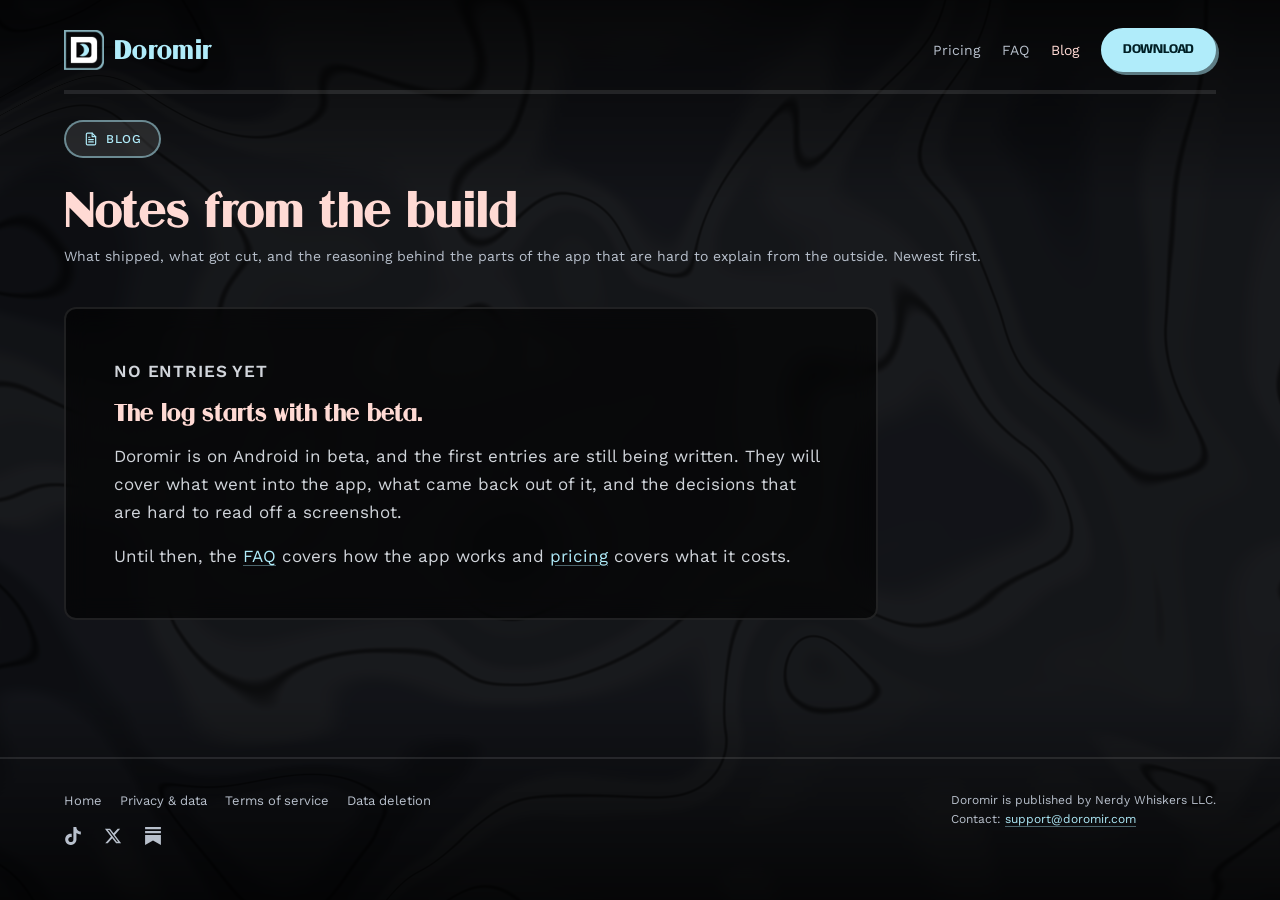
==== commit 7cc19c55: "Swap the beta email CTA for a Substack subscribe button Asking people to email support@doromir.com t" ====
--- a/blog/index.html
+++ b/blog/index.html
@@ -224,7 +224,7 @@
           </a>
         </li>
         <li>
-          <a href="https://nerdywhiskers.substack.com/" aria-label="Nerdy Whiskers on Substack" rel="me noopener" target="_blank">
+          <a href="https://doromir.substack.com/" aria-label="Doromir on Substack" rel="me noopener" target="_blank">
             <svg viewBox="0 0 24 24" fill="currentColor" aria-hidden="true"><path d="M22.539 8.242H1.46V5.406h21.08v2.836ZM1.46 10.812V24L12 18.11 22.54 24V10.812H1.46ZM22.54 0H1.46v2.836h21.08V0Z"/></svg>
           </a>
         </li>
--- a/assets/css/site.css
+++ b/assets/css/site.css
@@ -612,6 +612,14 @@
   margin-top: 36px;
 }
 
+/* `.closer` centres its text, but a flex row does not inherit that. Without this the
+   row still starts at the left edge of the section and the button sits under nothing.
+   A modifier rather than a `.closer .btn-row` descendant rule, so the centred row
+   stays available to any section that wants it. */
+.btn-row--center {
+  justify-content: center;
+}
+
 /* ── Surfaces ───────────────────────────────────────────────────────────────*/
 .glass {
   background: var(--glass-fill);
@@ -996,9 +1004,11 @@
   font-size: 13px;
   line-height: 20px;
   max-width: 42ch;
-}
-
-.showcase-copy .fineprint {
+  color: var(--muted);
+}
+
+.showcase-copy .fineprint,
+.hero-copy .fineprint {
   margin-top: 16px;
 }
 
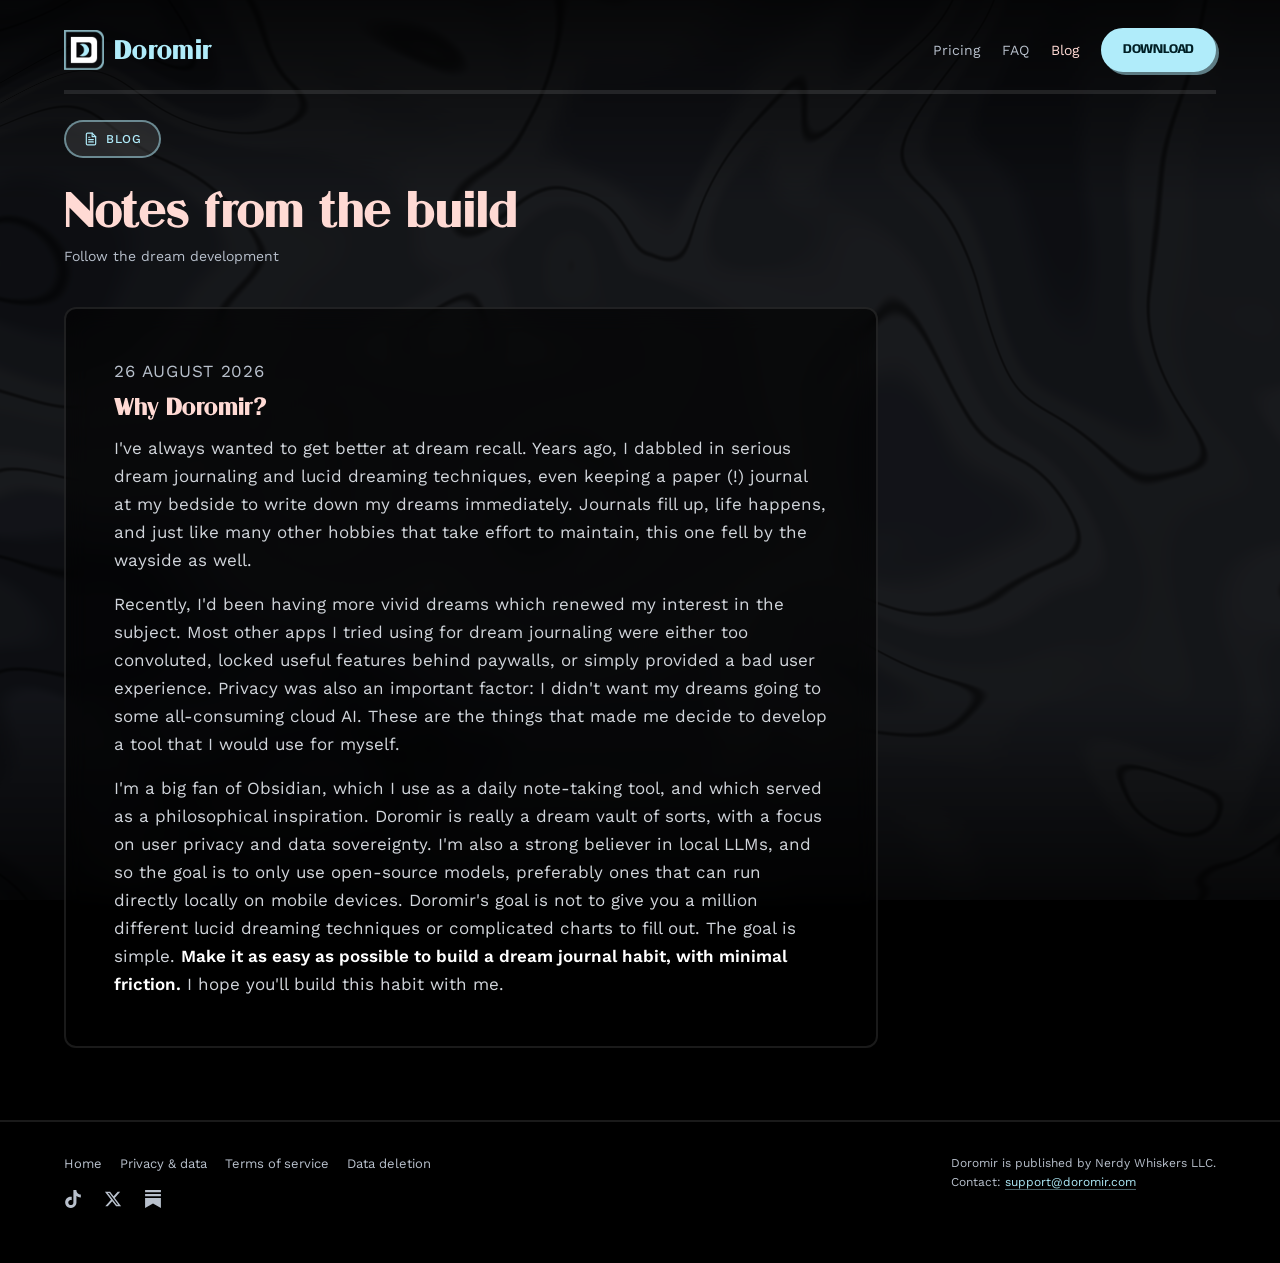
==== commit 84de4254: "Post the first log entry, and drop the blog's empty state The log has an entry, so the placeholder c" ====
--- a/blog/index.html
+++ b/blog/index.html
@@ -53,7 +53,7 @@
       Blog
     </span>
     <h1 class="page-title">Notes from the build</h1>
-    <p class="page-meta">What shipped, what got cut, and the reasoning behind the parts of the app that are hard to explain from the outside. Newest first.</p>
+    <p class="page-meta">Follow the dream development</p>
 
     <!-- ── The log ──────────────────────────────────────────────────────────
          Entries live in this file, newest first, rather than one page per post.
@@ -69,7 +69,6 @@
            2. Fill it in. The REFERENCE block under the skeleton is a worked entry
               showing every element that is already styled, so lift pieces out of
               it rather than inventing markup.
-           3. Delete the `.log-empty` card once the first real entry is in.
 
          RULES FOR AN ENTRY
            - `id` is the date in `YYYY-MM-DD` form, and it is the permalink. It
@@ -94,20 +93,41 @@
     -->
     <div class="log">
 
-      <!-- Delete this whole block when the first entry lands. -->
-      <div class="glass log-empty reveal">
-        <p class="kicker">No entries yet</p>
-        <h2>The log starts with the beta.</h2>
-        <p>
-          Doromir is on Android in beta, and the first entries are still being
-          written. They will cover what went into the app, what came back out of
-          it, and the decisions that are hard to read off a screenshot.
-        </p>
-        <p>
-          Until then, the <a href="/faq/">FAQ</a> covers how the app works and
-          <a href="/pricing/">pricing</a> covers what it costs.
-        </p>
-      </div>
+      <article class="glass prose log-entry reveal" id="2026-08-26">
+        <p class="log-date">
+          <a href="#2026-08-26"><time datetime="2026-08-26">26 August 2026</time></a>
+        </p>
+        <h2 class="log-title">Why Doromir?</h2>
+
+        <p>
+          I've always wanted to get better at dream recall. Years ago, I dabbled in
+          serious dream journaling and lucid dreaming techniques, even keeping a
+          paper (!) journal at my bedside to write down my dreams immediately.
+          Journals fill up, life happens, and just like many other hobbies that take
+          effort to maintain, this one fell by the wayside as well.
+        </p>
+
+        <p>
+          Recently, I'd been having more vivid dreams which renewed my interest in
+          the subject. Most other apps I tried using for dream journaling were either
+          too convoluted, locked useful features behind paywalls, or simply provided a
+          bad user experience. Privacy was also an important factor: I didn't want my
+          dreams going to some all-consuming cloud AI. These are the things that made
+          me decide to develop a tool that I would use for myself.
+        </p>
+
+        <p>
+          I'm a big fan of Obsidian, which I use as a daily note-taking tool, and
+          which served as a philosophical inspiration. Doromir is really a dream
+          vault of sorts, with a focus on user privacy and data sovereignty. I'm also
+          a strong believer in local LLMs, and so the goal is to only use open-source
+          models, preferably ones that can run directly locally on mobile devices.
+          Doromir's goal is not to give you a million different lucid dreaming
+          techniques or complicated charts to fill out. The goal is simple.
+          <strong>Make it as easy as possible to build a dream journal habit, with
+          minimal friction.</strong> I hope you'll build this habit with me.
+        </p>
+      </article>
 
       <!-- ══ SKELETON ═══════════════════════════════════════════════════════
            Everything an entry needs and nothing it does not. Copy the element
--- a/assets/css/site.css
+++ b/assets/css/site.css
@@ -756,8 +756,22 @@
   padding-bottom: clamp(40px, 6vw, 72px);
 }
 
-.hero h1 {
-  max-width: 18ch;
+/* The headline is a two-line lockup: "Speak your dream" / "before it fades."
+   Both halves have to fit, which pins the h1's width to a band measured against
+   its own font: "Speak your dream" is 8.48em wide, and "Speak your dream before
+   it" is 12.70em. Anything narrower than 8.48em drops to three lines; anything
+   from 12.70em up pulls "before it" onto line one and orphans "fades.".
+
+   15ch lands at 10.88em, near the middle of that band, and the hero's own
+   font-size clamp below keeps the column-to-type ratio inside it at every width.
+   Retype the headline and both numbers move, so re-measure rather than nudging. */
+.hero-grid h1 {
+  max-width: 15ch;
+  /* Gentler than the global h1's 6.2vw. Between 900px and 1333px the shared scale
+     outgrows the hero's copy column and forces a third line; this keeps the two
+     in step. Identical to the global scale at both ends, where the 2.5rem floor
+     and the 4.5rem ceiling take over. */
+  font-size: clamp(2.5rem, 5.4vw, 4.5rem);
 }
 
 .hero .lede {
@@ -812,8 +826,11 @@
 }
 
 @media (min-width: 900px) {
+  /* The copy column carries a two-line headline at this size, so it takes the
+     larger share. The art column holds only the orb, which is a soft radial with
+     no detail to lose, so it gives up the width. */
   .hero-grid {
-    grid-template-columns: 1.05fr 0.95fr;
+    grid-template-columns: 1.25fr 0.75fr;
   }
 
   .hero-art .phone {
@@ -1091,9 +1108,19 @@
   color: var(--teal);
 }
 
+/* Left unmeasured this paragraph runs the full 1152px container, which stranded
+   "membership." alone on a second line on both closers. 58ch wraps it into two
+   near-even lines instead (635/574 on pricing, 610/636 on the landing page) and
+   sits next to the lede's 56ch rather than inventing a new measure.
+
+   `text-wrap: pretty` is the guard for the next copy edit, not for this one:
+   where it is supported the browser reflows to avoid a one-word last line. It is
+   ignored elsewhere, so the measure above is what actually does the work. */
 .closer p:not(.kicker) {
   color: var(--muted);
-  margin-top: 14px;
+  margin: 14px auto 0;
+  max-width: 58ch;
+  text-wrap: pretty;
 }
 
 /* ── Privacy pledge panel ───────────────────────────────────────────────────
@@ -1512,10 +1539,16 @@
    is the same body copy the FAQ and the legal pages set, so an entry inherits
    every later refinement to it for free; only the two rules that position a
    standalone panel have to be undone here. */
+/* `.page-title` only carries an 8px bottom margin because on every other page a
+   `.page-meta` sits under it and supplies the 40px gap before the content. The
+   blog has no subtitle, so the log has to stand itself off the title. Adjacent
+   siblings collapse, so this stays 40px rather than doubling if a subtitle
+   ever comes back. */
 .log {
   display: grid;
   gap: 28px;
   max-width: var(--prose);
+  margin-top: 40px;
   margin-bottom: 72px;
 }
 
@@ -1613,22 +1646,6 @@
    padding, though: while it is the only panel on the page it sets the left edge
    the entries will later inherit, and while it sits under them its copy has to
    start on the same line theirs does. */
-.log-empty {
-  padding: clamp(24px, 4vw, 48px);
-}
-
-.log-empty h2 {
-  font-size: 1.5rem;
-  line-height: 1.3;
-  margin-bottom: 14px;
-}
-
-.log-empty p {
-  font-size: 17px;
-  line-height: 28px;
-  color: var(--body-dim);
-}
-
 /* ── Footer ─────────────────────────────────────────────────────────────────
    The one place on the page that deliberately stops shouting. Everything above
    is neo-brutalist — 4px rules, rose display type, uppercase chips — and the
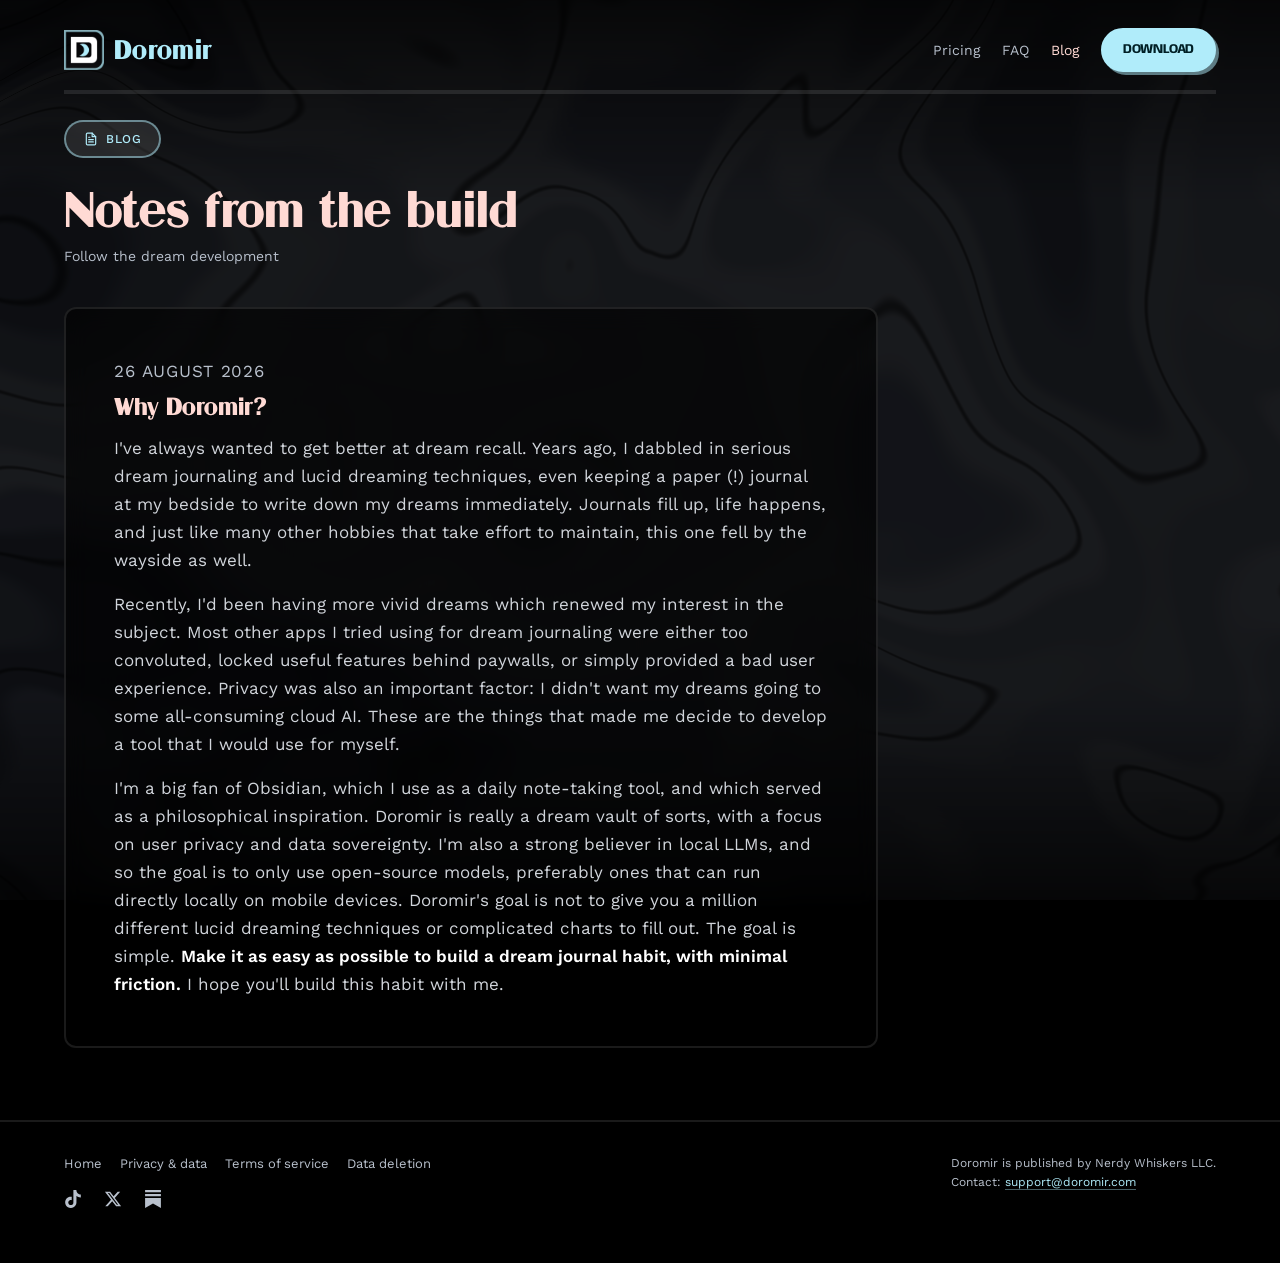
==== commit 0b88dc0e: "Add a sitemap and structured data, and refresh the blog meta The blog's description and og:descripti" ====
--- a/blog/index.html
+++ b/blog/index.html
@@ -4,17 +4,20 @@
 <meta charset="utf-8">
 <meta name="viewport" content="width=device-width, initial-scale=1">
 <title>Blog — Doromir</title>
-<meta name="description" content="Notes from building Doromir: what shipped, what got cut, and the reasoning behind the parts of the app that are hard to explain from the outside.">
+<meta name="description" content="The Doromir dev log. Why the app exists, what is being built, and the thinking behind an offline dream journal that keeps every recording on your phone.">
 <meta name="theme-color" content="#000000">
 <!-- SVG first; browsers that understand it prefer it, the PNG stays for those
      that do not. -->
 <link rel="icon" href="/assets/img/icon.svg" type="image/svg+xml">
 <link rel="icon" href="/assets/img/favicon.png" sizes="any">
 <link rel="apple-touch-icon" href="/assets/img/icon.png">
+<link rel="canonical" href="https://doromir.com/blog/">
 <meta property="og:type" content="website">
+<meta property="og:site_name" content="Doromir">
+<meta property="og:url" content="https://doromir.com/blog/">
 <meta property="og:title" content="Blog — Doromir">
-<meta property="og:description" content="What shipped, what got cut, and why. Notes from building Doromir.">
-<meta property="og:image" content="/assets/img/icon.png">
+<meta property="og:description" content="Follow the dream development. Why Doromir exists, and what is being built next.">
+<meta property="og:image" content="https://doromir.com/assets/img/icon.png">
 <meta name="twitter:card" content="summary">
 <link rel="stylesheet" href="/assets/css/site.css">
 </head>
@@ -82,6 +85,12 @@
              pages set, so headings, lists, bold and links are already styled. Do
              not add inline styles to an entry; if something is unstyled, it belongs
              in site.css where every entry gets it.
+           - The `itemscope` and `itemprop` attributes are structured data, not
+             styling, and nothing on the page renders differently without them.
+             They mark the entry as a dated post with a headline using the tags it
+             already has, so a search engine reads the same words the reader does
+             and there is no second copy of the entry to keep in step. They come
+             across with the skeleton. Leave them on.
 
          Screenshots go in `assets/img/blog/`, named for the entry that uses them.
          A wide capture uses `.log-figure` on its own. A capture off the phone is
@@ -91,13 +100,15 @@
          Note that HTML comments do not nest, so neither template block below can
          carry comments of its own. The reference entry describes itself instead.
     -->
-    <div class="log">
-
-      <article class="glass prose log-entry reveal" id="2026-08-26">
+    <div class="log" itemscope itemtype="https://schema.org/Blog">
+
+      <article class="glass prose log-entry reveal" id="2026-08-26"
+               itemprop="blogPost" itemscope itemtype="https://schema.org/BlogPosting">
         <p class="log-date">
-          <a href="#2026-08-26"><time datetime="2026-08-26">26 August 2026</time></a>
-        </p>
-        <h2 class="log-title">Why Doromir?</h2>
+          <a href="#2026-08-26" itemprop="url"><time datetime="2026-08-26" itemprop="datePublished">26 August 2026</time></a>
+        </p>
+        <h2 class="log-title" itemprop="headline">Why Doromir?</h2>
+        <meta itemprop="author" content="Nerdy Whiskers">
 
         <p>
           I've always wanted to get better at dream recall. Years ago, I dabbled in
@@ -134,11 +145,13 @@
            below, paste it at the top of `.log`, and replace the three dates and
            the two lines of copy. Keep this block here for next time.
 
-      <article class="glass prose log-entry reveal" id="2026-01-01">
+      <article class="glass prose log-entry reveal" id="2026-01-01"
+               itemprop="blogPost" itemscope itemtype="https://schema.org/BlogPosting">
         <p class="log-date">
-          <a href="#2026-01-01"><time datetime="2026-01-01">1 January 2026</time></a>
-        </p>
-        <h2 class="log-title">The headline, written as a sentence</h2>
+          <a href="#2026-01-01" itemprop="url"><time datetime="2026-01-01" itemprop="datePublished">1 January 2026</time></a>
+        </p>
+        <h2 class="log-title" itemprop="headline">The headline, written as a sentence</h2>
+        <meta itemprop="author" content="Nerdy Whiskers">
         <p>
           The opening paragraph. One idea, what changed, and why it matters.
         </p>
@@ -152,9 +165,10 @@
            describes itself, because a commented block cannot hold comments. Read
            it, take the parts an entry needs, and leave the rest here.
 
-      <article class="glass prose log-entry reveal" id="2026-01-01">
+      <article class="glass prose log-entry reveal" id="2026-01-01"
+               itemprop="blogPost" itemscope itemtype="https://schema.org/BlogPosting">
         <p class="log-date">
-          <a href="#2026-01-01"><time datetime="2026-01-01">1 January 2026</time></a>
+          <a href="#2026-01-01" itemprop="url"><time datetime="2026-01-01" itemprop="datePublished">1 January 2026</time></a>
         </p>
         <h2 class="log-title">A headline written as a sentence, not a label</h2>
 
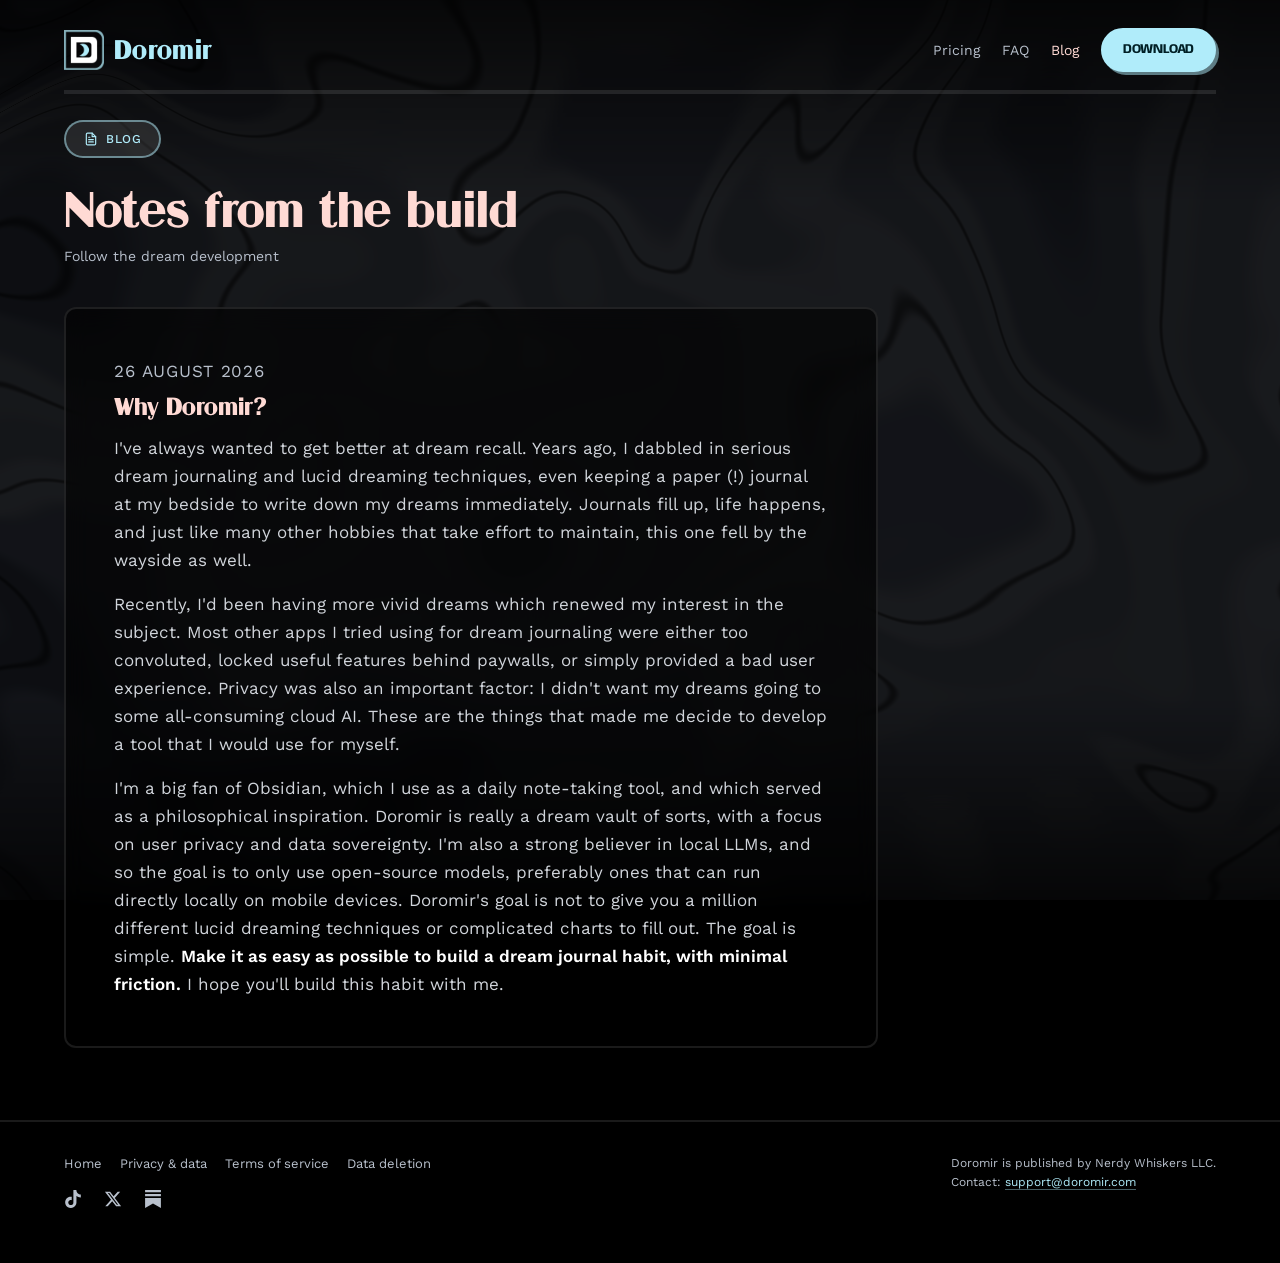
==== commit d146fa57: "Put the banner on the social cards, and point titles at what people search Two changes that both com" ====
--- a/blog/index.html
+++ b/blog/index.html
@@ -3,7 +3,7 @@
 <head>
 <meta charset="utf-8">
 <meta name="viewport" content="width=device-width, initial-scale=1">
-<title>Blog — Doromir</title>
+<title>Blog — Doromir dream journal</title>
 <meta name="description" content="The Doromir dev log. Why the app exists, what is being built, and the thinking behind an offline dream journal that keeps every recording on your phone.">
 <meta name="theme-color" content="#000000">
 <!-- SVG first; browsers that understand it prefer it, the PNG stays for those
@@ -17,8 +17,11 @@
 <meta property="og:url" content="https://doromir.com/blog/">
 <meta property="og:title" content="Blog — Doromir">
 <meta property="og:description" content="Follow the dream development. Why Doromir exists, and what is being built next.">
-<meta property="og:image" content="https://doromir.com/assets/img/icon.png">
-<meta name="twitter:card" content="summary">
+<meta property="og:image" content="https://doromir.com/assets/img/doromir-banner.png">
+<meta property="og:image:width" content="1024">
+<meta property="og:image:height" content="512">
+<meta property="og:image:alt" content="The Doromir mark on a dark marbled background, over the line: Your fully private Dream Journal.">
+<meta name="twitter:card" content="summary_large_image">
 <link rel="stylesheet" href="/assets/css/site.css">
 </head>
 <body>
